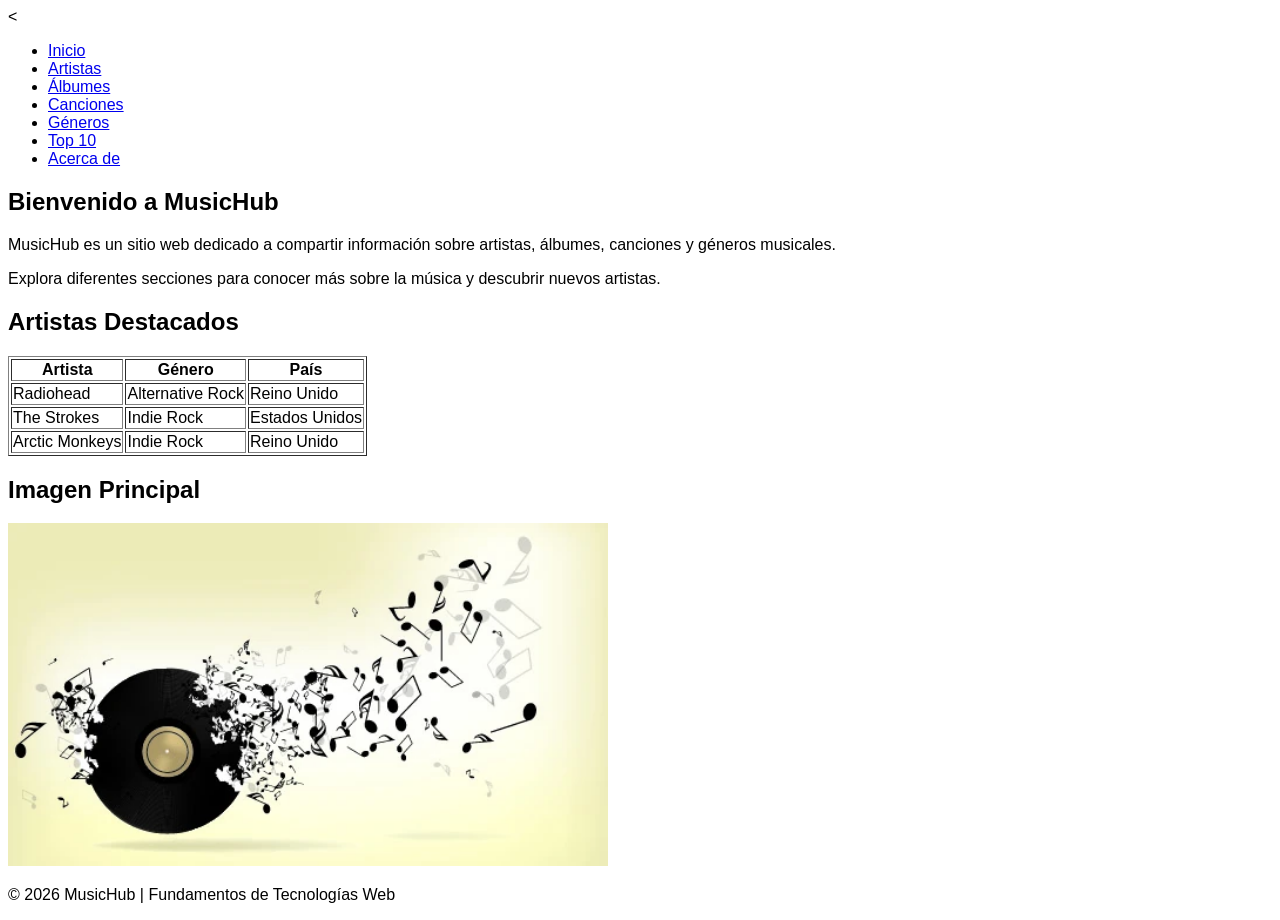
==== index.html @ d9c3cf6d "pagina 1 principal" ====
<!DOCTYPE html>
<html lang="es">
<head>
    <meta charset="UTF-8">
    <meta name="viewport" content="width=device-width, initial-scale=1.0">
    <title>MusicHub</title>

    <link rel="stylesheet" href="css/estilos.css">
</head>
<body>

    
    <<!--
<img src="img/musica.jpg"
     alt="Imagen relacionada con la música"
     width="600">
-->

    <nav>
        <ul>
            <li><a href="index.html">Inicio</a></li>
            <li><a href="paginas/artistas.html">Artistas</a></li>
            <li><a href="paginas/albumes.html">Álbumes</a></li>
            <li><a href="paginas/canciones.html">Canciones</a></li>
            <li><a href="paginas/generos.html">Géneros</a></li>
            <li><a href="paginas/top10.html">Top 10</a></li>
            <li><a href="paginas/acerca.html">Acerca de</a></li>
        </ul>
    </nav>

    <main>

        <section>
            <h2>Bienvenido a MusicHub</h2>

            <p>
                MusicHub es un sitio web dedicado a compartir información
                sobre artistas, álbumes, canciones y géneros musicales.
            </p>

            <p>
                Explora diferentes secciones para conocer más sobre la música
                y descubrir nuevos artistas.
            </p>
        </section>

        <section>
            <h2>Artistas Destacados</h2>

            <table border="1">
                <tr>
                    <th>Artista</th>
                    <th>Género</th>
                    <th>País</th>
                </tr>

                <tr>
                    <td>Radiohead</td>
                    <td>Alternative Rock</td>
                    <td>Reino Unido</td>
                </tr>

                <tr>
                    <td>The Strokes</td>
                    <td>Indie Rock</td>
                    <td>Estados Unidos</td>
                </tr>

                <tr>
                    <td>Arctic Monkeys</td>
                    <td>Indie Rock</td>
                    <td>Reino Unido</td>
                </tr>
            </table>
        </section>

        <section>
            <h2>Imagen Principal</h2>

            <img src="img/musica.jpg"
                 alt="Imagen relacionada con la música"
                 width="600">
        </section>

    </main>

    <footer>
        <p>
            © 2026 MusicHub | Fundamentos de Tecnologías Web
        </p>
    </footer>

</body>
</html>
---- css/estilos.css ----
body{
    font-family: Arial, sans-serif;
}
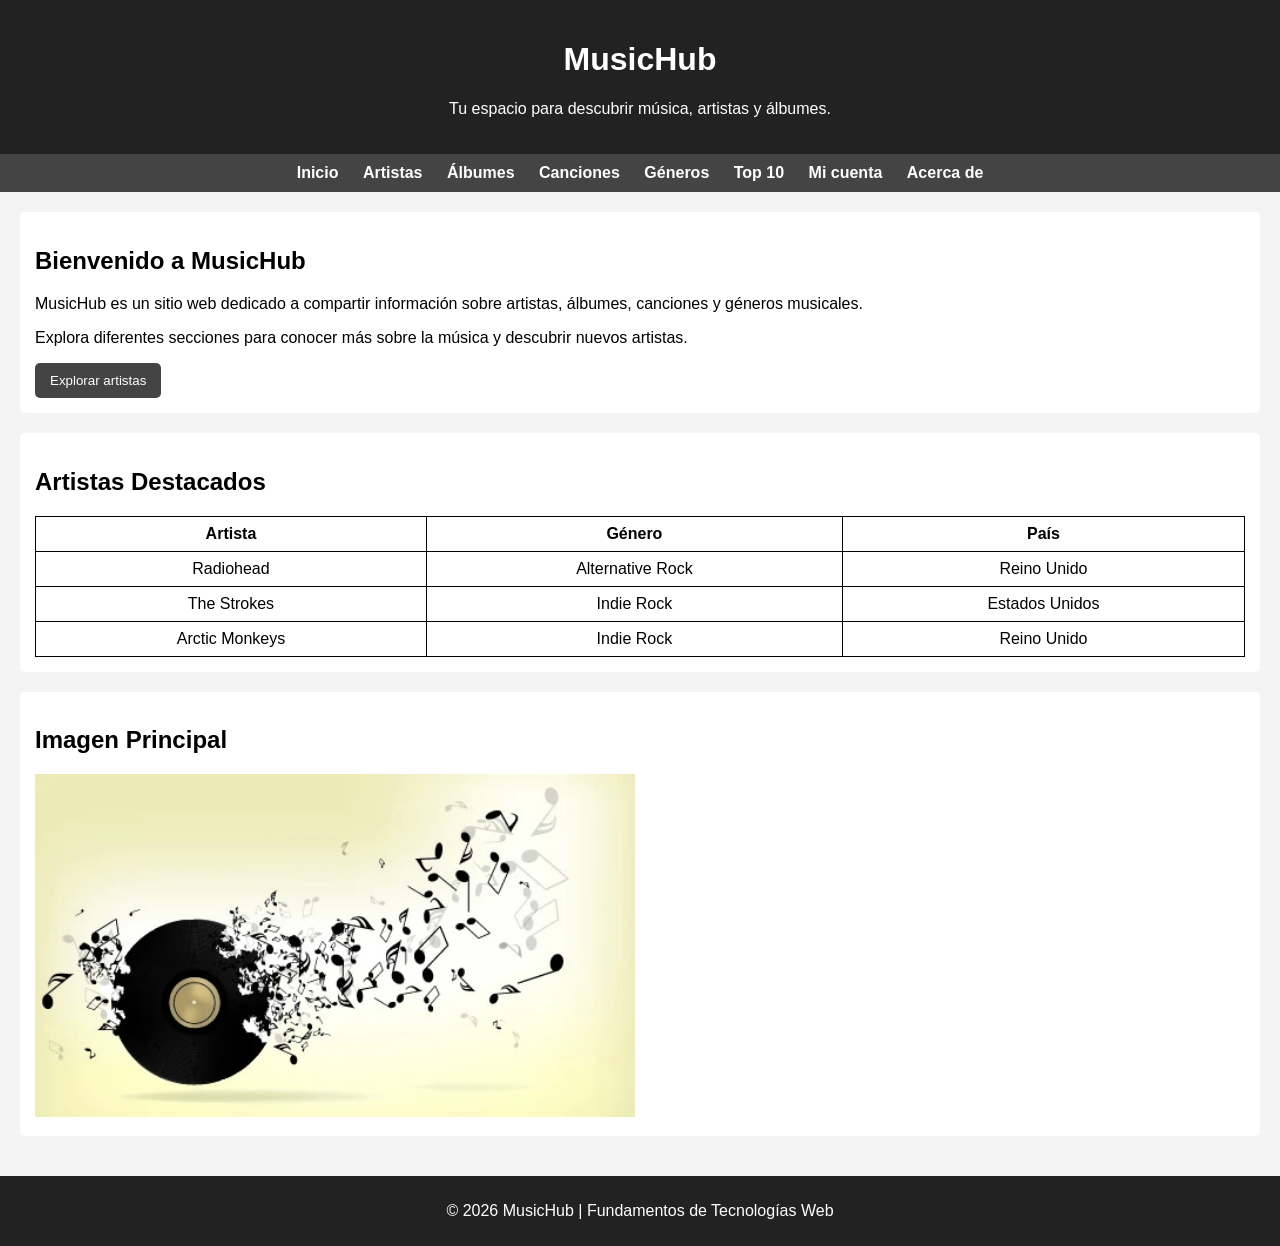
==== commit 066814c9: "xml inicial y artistas" ====
--- a/index.html
+++ b/index.html
@@ -10,39 +10,44 @@
 <body>
 
     
-    <<!--
-<img src="img/musica.jpg"
-     alt="Imagen relacionada con la música"
-     width="600">
--->
+    <header>
+        <h1>MusicHub</h1>
+        <p>Tu espacio para descubrir música, artistas y álbumes.</p>
+    </header>
 
     <nav>
-        <ul>
-            <li><a href="index.html">Inicio</a></li>
-            <li><a href="paginas/artistas.html">Artistas</a></li>
-            <li><a href="paginas/albumes.html">Álbumes</a></li>
-            <li><a href="paginas/canciones.html">Canciones</a></li>
-            <li><a href="paginas/generos.html">Géneros</a></li>
-            <li><a href="paginas/top10.html">Top 10</a></li>
-            <li><a href="paginas/acerca.html">Acerca de</a></li>
-        </ul>
-    </nav>
+    <ul>
+        <li><a href="index.html">Inicio</a></li>
+        <li><a href="paginas/artistas.html">Artistas</a></li>
+        <li><a href="paginas/albumes.html">Álbumes</a></li>
+        <li><a href="paginas/canciones.html">Canciones</a></li>
+        <li><a href="paginas/generos.html">Géneros</a></li>
+        <li><a href="paginas/top10.html">Top 10</a></li>
+        <li><a href="paginas/micuenta.html">Mi cuenta</a></li>
+        <li><a href="paginas/acerca.html">Acerca de</a></li>
+    </ul>
+</nav>
 
     <main>
 
         <section>
-            <h2>Bienvenido a MusicHub</h2>
+    <h2>Bienvenido a MusicHub</h2>
 
-            <p>
-                MusicHub es un sitio web dedicado a compartir información
-                sobre artistas, álbumes, canciones y géneros musicales.
-            </p>
+    <p>
+        MusicHub es un sitio web dedicado a compartir información
+        sobre artistas, álbumes, canciones y géneros musicales.
+    </p>
 
-            <p>
-                Explora diferentes secciones para conocer más sobre la música
-                y descubrir nuevos artistas.
-            </p>
-        </section>
+    <p>
+        Explora diferentes secciones para conocer más sobre la música
+        y descubrir nuevos artistas.
+    </p>
+
+    <a href="paginas/artistas.html">
+        <button>Explorar artistas</button>
+    </a>
+
+</section>
 
         <section>
             <h2>Artistas Destacados</h2>
--- a/css/estilos.css
+++ b/css/estilos.css
@@ -1,3 +1,82 @@
 body{
     font-family: Arial, sans-serif;
+    margin: 0;
+    padding: 0;
+    background-color: #f4f4f4;
+}
+
+header{
+    background-color: #222;
+    color: white;
+    text-align: center;
+    padding: 20px;
+}
+
+nav{
+    background-color: #444;
+    padding: 10px;
+}
+
+nav ul{
+    list-style: none;
+    margin: 0;
+    padding: 0;
+    text-align: center;
+}
+
+nav li{
+    display: inline;
+    margin: 0 10px;
+}
+
+nav a{
+    color: white;
+    text-decoration: none;
+    font-weight: bold;
+}
+
+main{
+    padding: 20px;
+}
+
+section{
+    background-color: white;
+    padding: 15px;
+    margin-bottom: 20px;
+    border-radius: 5px;
+}
+
+table{
+    width: 100%;
+    border-collapse: collapse;
+}
+
+th, td{
+    border: 1px solid black;
+    padding: 8px;
+    text-align: center;
+}
+
+img{
+    max-width: 100%;
+}
+
+footer{
+    background-color: #222;
+    color: white;
+    text-align: center;
+    padding: 10px;
+}
+
+button{
+    background-color: #444;
+    color: white;
+    border: none;
+    padding: 10px 15px;
+    cursor: pointer;
+    border-radius: 5px;
+}
+
+button:hover{
+    background-color: #222;
 }
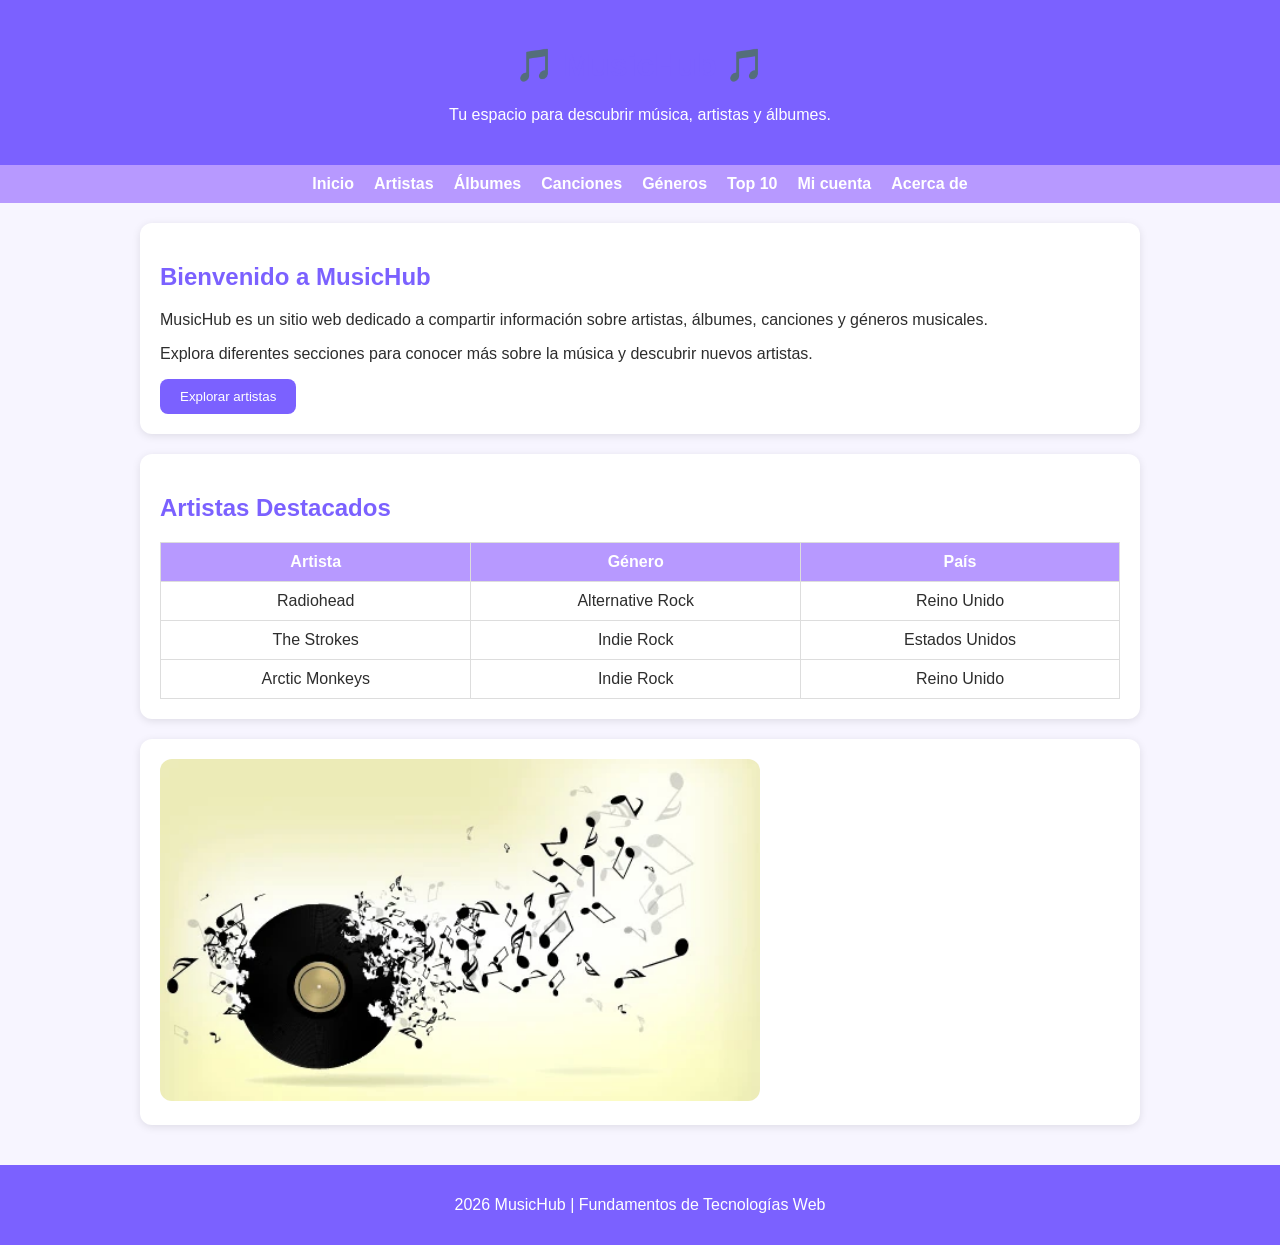
==== commit acd6b8ab: "rediseño" ====
--- a/index.html
+++ b/index.html
@@ -11,7 +11,7 @@
 
     
     <header>
-        <h1>MusicHub</h1>
+        <h1>🎵 MusicHub 🎵</h1>
         <p>Tu espacio para descubrir música, artistas y álbumes.</p>
     </header>
 
@@ -80,7 +80,7 @@
         </section>
 
         <section>
-            <h2>Imagen Principal</h2>
+
 
             <img src="img/musica.jpg"
                  alt="Imagen relacionada con la música"
@@ -91,7 +91,7 @@
 
     <footer>
         <p>
-            © 2026 MusicHub | Fundamentos de Tecnologías Web
+            2026 MusicHub | Fundamentos de Tecnologías Web
         </p>
     </footer>
 
--- a/css/estilos.css
+++ b/css/estilos.css
@@ -1,82 +1,162 @@
 body{
     font-family: Arial, sans-serif;
+    background-color: #F7F5FF;
+    color: #2D2D2D;
+    margin: 0;
+}
+
+/* HEADER */
+
+header{
+    background-color: #7B61FF;
+    color: white;
+    text-align: center;
+    padding: 25px;
+}
+
+/* MENU */
+
+nav{
+    background-color: #B799FF;
+}
+
+nav ul{
     margin: 0;
     padding: 0;
-    background-color: #f4f4f4;
+    list-style: none;
+    display: flex;
+    justify-content: center;
+    flex-wrap: wrap;
 }
 
-header{
-    background-color: #222;
+nav li{
+    margin: 10px;
+}
+
+nav a{
+    text-decoration: none;
     color: white;
-    text-align: center;
+    font-weight: bold;
+}
+
+nav a:hover{
+    color: #2D2D2D;
+}
+
+/* CONTENIDO */
+
+main{
+    width: 90%;
+    max-width: 1000px;
+    margin: auto;
     padding: 20px;
 }
 
-nav{
-    background-color: #444;
-    padding: 10px;
+/* SECCIONES */
+
+section,
+article,
+aside{
+    background-color: white;
+    padding: 20px;
+    margin-bottom: 20px;
+    border-radius: 12px;
+
+    box-shadow:
+    0px 2px 8px rgba(0,0,0,0.1);
 }
 
-nav ul{
-    list-style: none;
-    margin: 0;
-    padding: 0;
-    text-align: center;
+/* TITULOS */
+
+h1,h2,h3{
+    color: #7B61FF;
 }
 
-nav li{
-    display: inline;
-    margin: 0 10px;
-}
-
-nav a{
-    color: white;
-    text-decoration: none;
-    font-weight: bold;
-}
-
-main{
-    padding: 20px;
-}
-
-section{
-    background-color: white;
-    padding: 15px;
-    margin-bottom: 20px;
-    border-radius: 5px;
-}
+/* TABLAS */
 
 table{
     width: 100%;
     border-collapse: collapse;
+    background-color: white;
 }
 
-th, td{
-    border: 1px solid black;
-    padding: 8px;
+th{
+    background-color: #B799FF;
+    color: white;
+}
+
+th,
+td{
+    border: 1px solid #ddd;
+    padding: 10px;
     text-align: center;
 }
 
-img{
-    max-width: 100%;
+tr:hover{
+    background-color: #F0EBFF;
 }
 
-footer{
-    background-color: #222;
-    color: white;
-    text-align: center;
+/* INPUTS */
+
+input{
     padding: 10px;
+    border-radius: 8px;
+    border: 1px solid #ccc;
 }
 
+/* BOTONES */
+
 button{
-    background-color: #444;
+    background-color: #7B61FF;
     color: white;
     border: none;
-    padding: 10px 15px;
+    padding: 10px 20px;
+    border-radius: 8px;
     cursor: pointer;
-    border-radius: 5px;
 }
 
 button:hover{
-    background-color: #222;
+    background-color: #6248e8;
+}
+
+/* IMAGENES */
+
+img{
+    max-width: 100%;
+    border-radius: 12px;
+}
+
+/* FOOTER */
+
+footer{
+    background-color: #7B61FF;
+    color: white;
+    text-align: center;
+    padding: 15px;
+}
+
+/* RESPONSIVE */
+
+@media (max-width: 768px){
+
+    nav ul{
+        flex-direction: column;
+        align-items: center;
+    }
+
+    table{
+        font-size: 14px;
+    }
+
+    main{
+        width: 95%;
+    }
+
+}
+
+blockquote{
+    background-color: white;
+    padding: 15px;
+    border-left: 5px solid #7B61FF;
+    font-style: italic;
 }
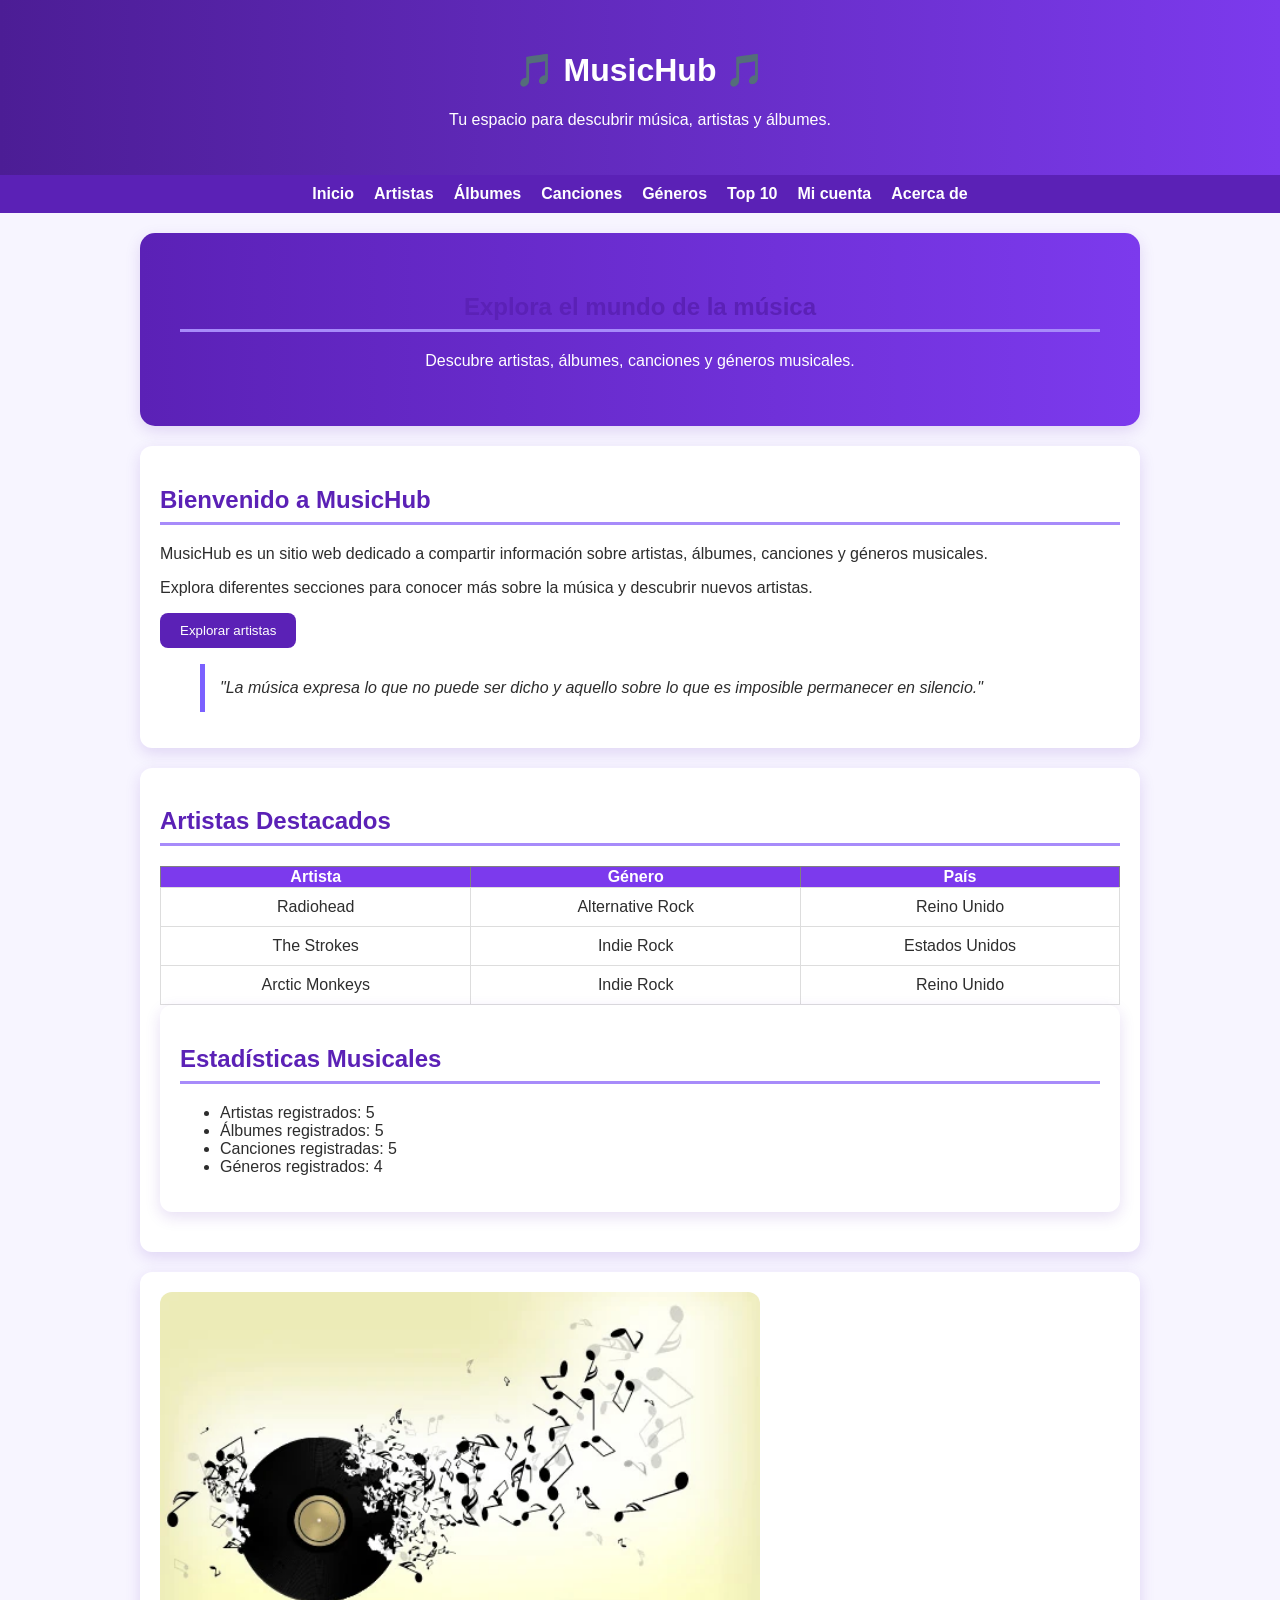
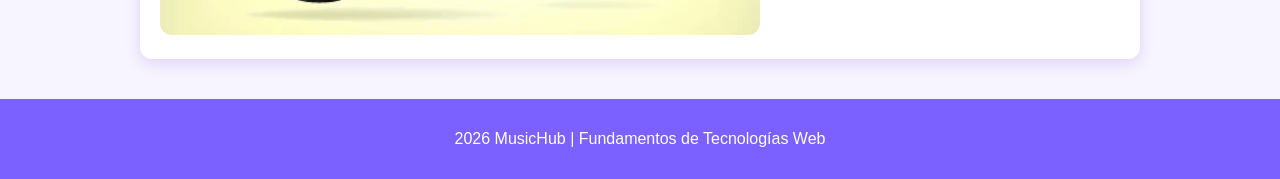
==== commit e8648c17: "cambios de color" ====
--- a/index.html
+++ b/index.html
@@ -30,8 +30,19 @@
 
     <main>
 
+        <section class="hero">
+
+        <h2>Explora el mundo de la música</h2>
+
+        <p>
+            Descubre artistas, álbumes,
+            canciones y géneros musicales.
+        </p>
+
+</section>
+
         <section>
-    <h2>Bienvenido a MusicHub</h2>
+        <h2>Bienvenido a MusicHub</h2>
 
     <p>
         MusicHub es un sitio web dedicado a compartir información
@@ -46,6 +57,10 @@
     <a href="paginas/artistas.html">
         <button>Explorar artistas</button>
     </a>
+
+    <blockquote>
+"La música expresa lo que no puede ser dicho y aquello sobre lo que es imposible permanecer en silencio."
+</blockquote>
 
 </section>
 
@@ -77,7 +92,23 @@
                     <td>Reino Unido</td>
                 </tr>
             </table>
+
+            <section>
+
+            <h2>Estadísticas Musicales</h2>
+
+            <ul>
+                <li>Artistas registrados: 5</li>
+                <li>Álbumes registrados: 5</li>
+                <li>Canciones registradas: 5</li>
+                <li>Géneros registrados: 4</li>
+            </ul>
+
         </section>
+
+        </section>
+
+        
 
         <section>
 
--- a/css/estilos.css
+++ b/css/estilos.css
@@ -8,16 +8,21 @@
 /* HEADER */
 
 header{
-    background-color: #7B61FF;
-    color: white;
-    text-align: center;
-    padding: 25px;
+    background: linear-gradient(
+        90deg,
+        #4C1D95,
+        #7C3AED
+    );
+
+    color:white;
+    text-align:center;
+    padding:30px;
 }
 
 /* MENU */
 
 nav{
-    background-color: #B799FF;
+    background-color:#5B21B6;
 }
 
 nav ul{
@@ -34,13 +39,14 @@
 }
 
 nav a{
-    text-decoration: none;
-    color: white;
-    font-weight: bold;
+    text-decoration:none;
+    color:white;
+    font-weight:bold;
+    transition:0.3s;
 }
 
 nav a:hover{
-    color: #2D2D2D;
+    color:#C4B5FD;
 }
 
 /* CONTENIDO */
@@ -63,13 +69,17 @@
     border-radius: 12px;
 
     box-shadow:
-    0px 2px 8px rgba(0,0,0,0.1);
+    0px 5px 15px rgba(91,33,182,0.15);
 }
 
 /* TITULOS */
 
-h1,h2,h3{
-    color: #7B61FF;
+h1{
+    color:white;
+}
+
+h2,h3{
+    color:#5B21B6;
 }
 
 /* TABLAS */
@@ -81,11 +91,11 @@
 }
 
 th{
-    background-color: #B799FF;
-    color: white;
-}
-
-th,
+    background-color:#7C3AED;
+    color:white;
+}
+
+
 td{
     border: 1px solid #ddd;
     padding: 10px;
@@ -93,7 +103,7 @@
 }
 
 tr:hover{
-    background-color: #F0EBFF;
+    background-color:#EDE9FE;
 }
 
 /* INPUTS */
@@ -107,12 +117,17 @@
 /* BOTONES */
 
 button{
-    background-color: #7B61FF;
-    color: white;
-    border: none;
-    padding: 10px 20px;
-    border-radius: 8px;
-    cursor: pointer;
+    background-color:#5B21B6;
+    color:white;
+    border:none;
+    padding:10px 20px;
+    border-radius:8px;
+    cursor:pointer;
+    transition:0.3s;
+}
+
+button:hover{
+    background-color:#7C3AED;
 }
 
 button:hover{
@@ -159,4 +174,58 @@
     padding: 15px;
     border-left: 5px solid #7B61FF;
     font-style: italic;
+}
+
+.login-container{
+    max-width: 400px;
+    margin: auto;
+    text-align: center;
+}
+
+.cards{
+    display:flex;
+    gap:20px;
+    flex-wrap:wrap;
+    justify-content:center;
+}
+
+.card{
+    width:250px;
+    background:white;
+    border-radius:12px;
+    padding:15px;
+    text-align:center;
+
+    box-shadow:
+    0px 5px 15px rgba(91,33,182,0.15);
+}
+
+.card img{
+    width:100%;
+}
+
+.card{
+    transition:0.3s;
+}
+
+.card:hover{
+    transform:translateY(-5px);
+}
+
+h2{
+    border-bottom:3px solid #A78BFA;
+    padding-bottom:8px;
+}
+
+.hero{
+    text-align:center;
+    background:linear-gradient(
+        90deg,
+        #5B21B6,
+        #7C3AED
+    );
+
+    color:white;
+    padding:40px;
+    border-radius:15px;
 }
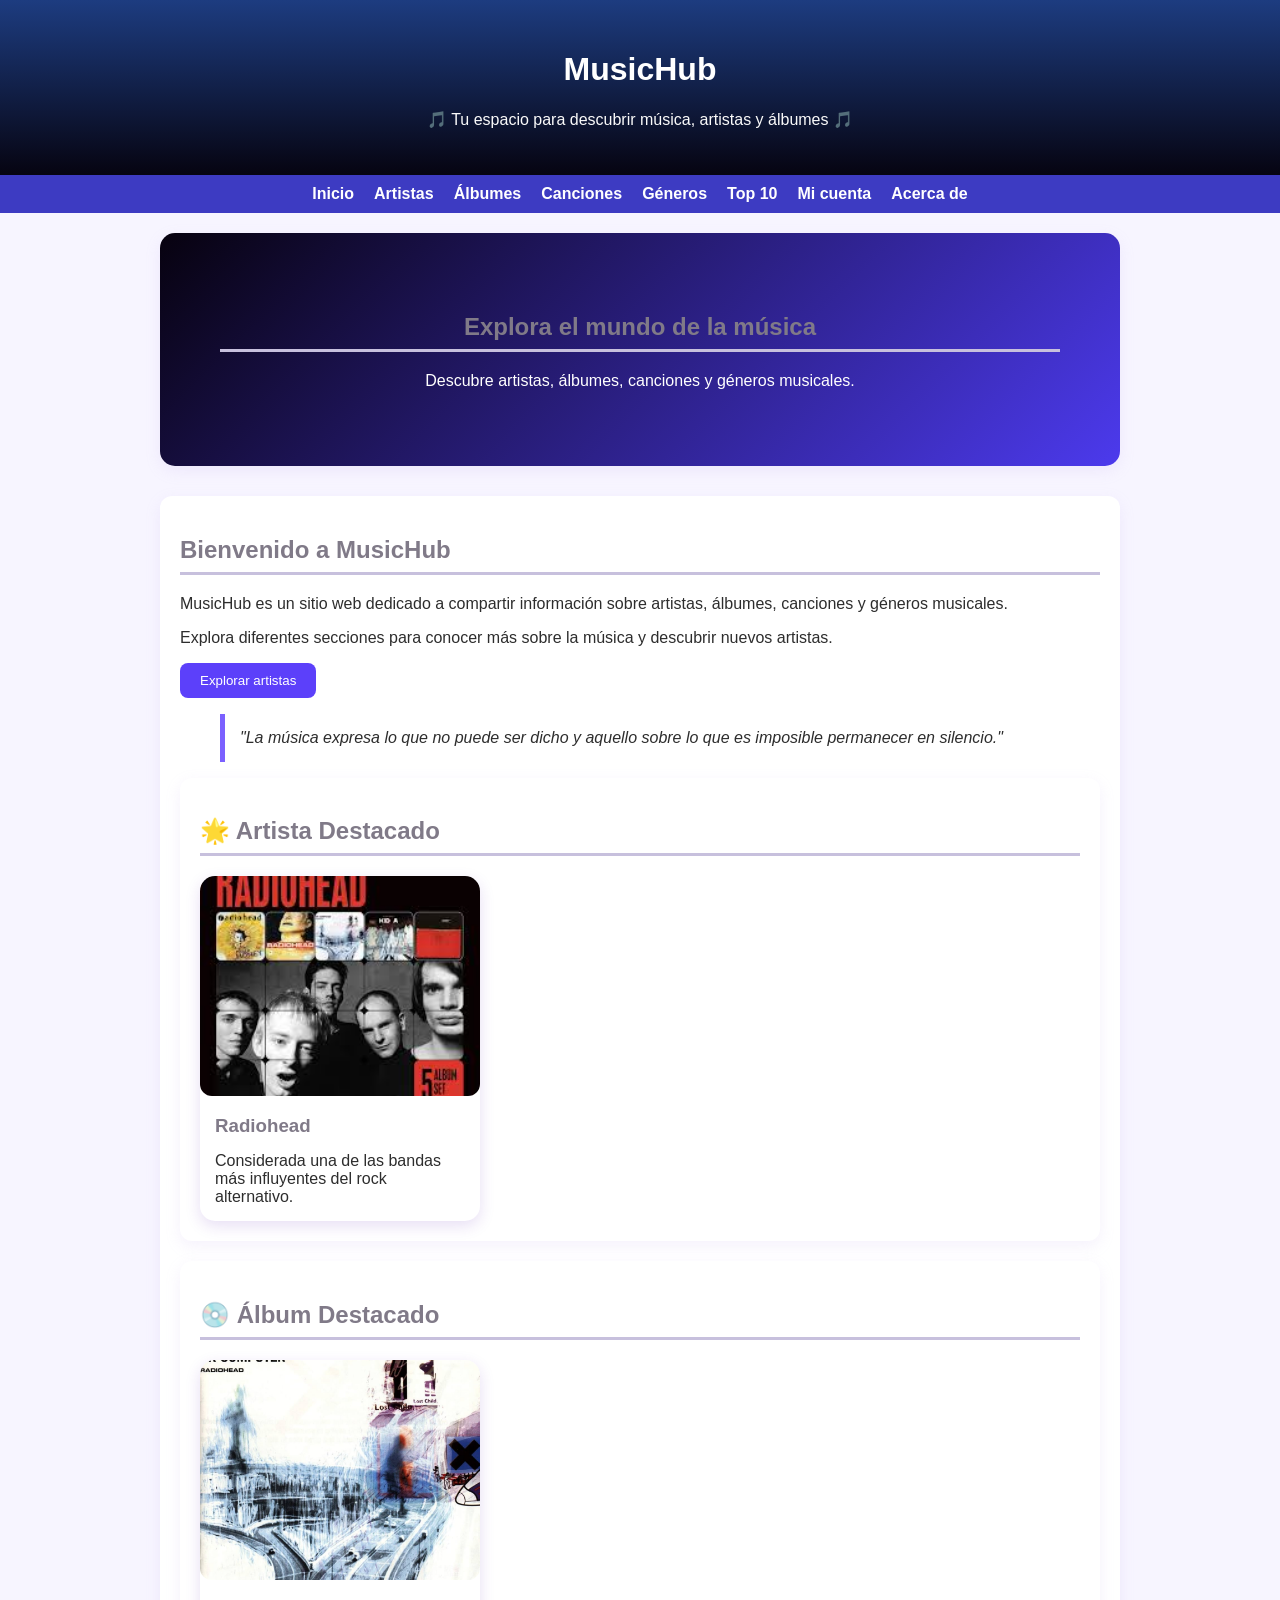
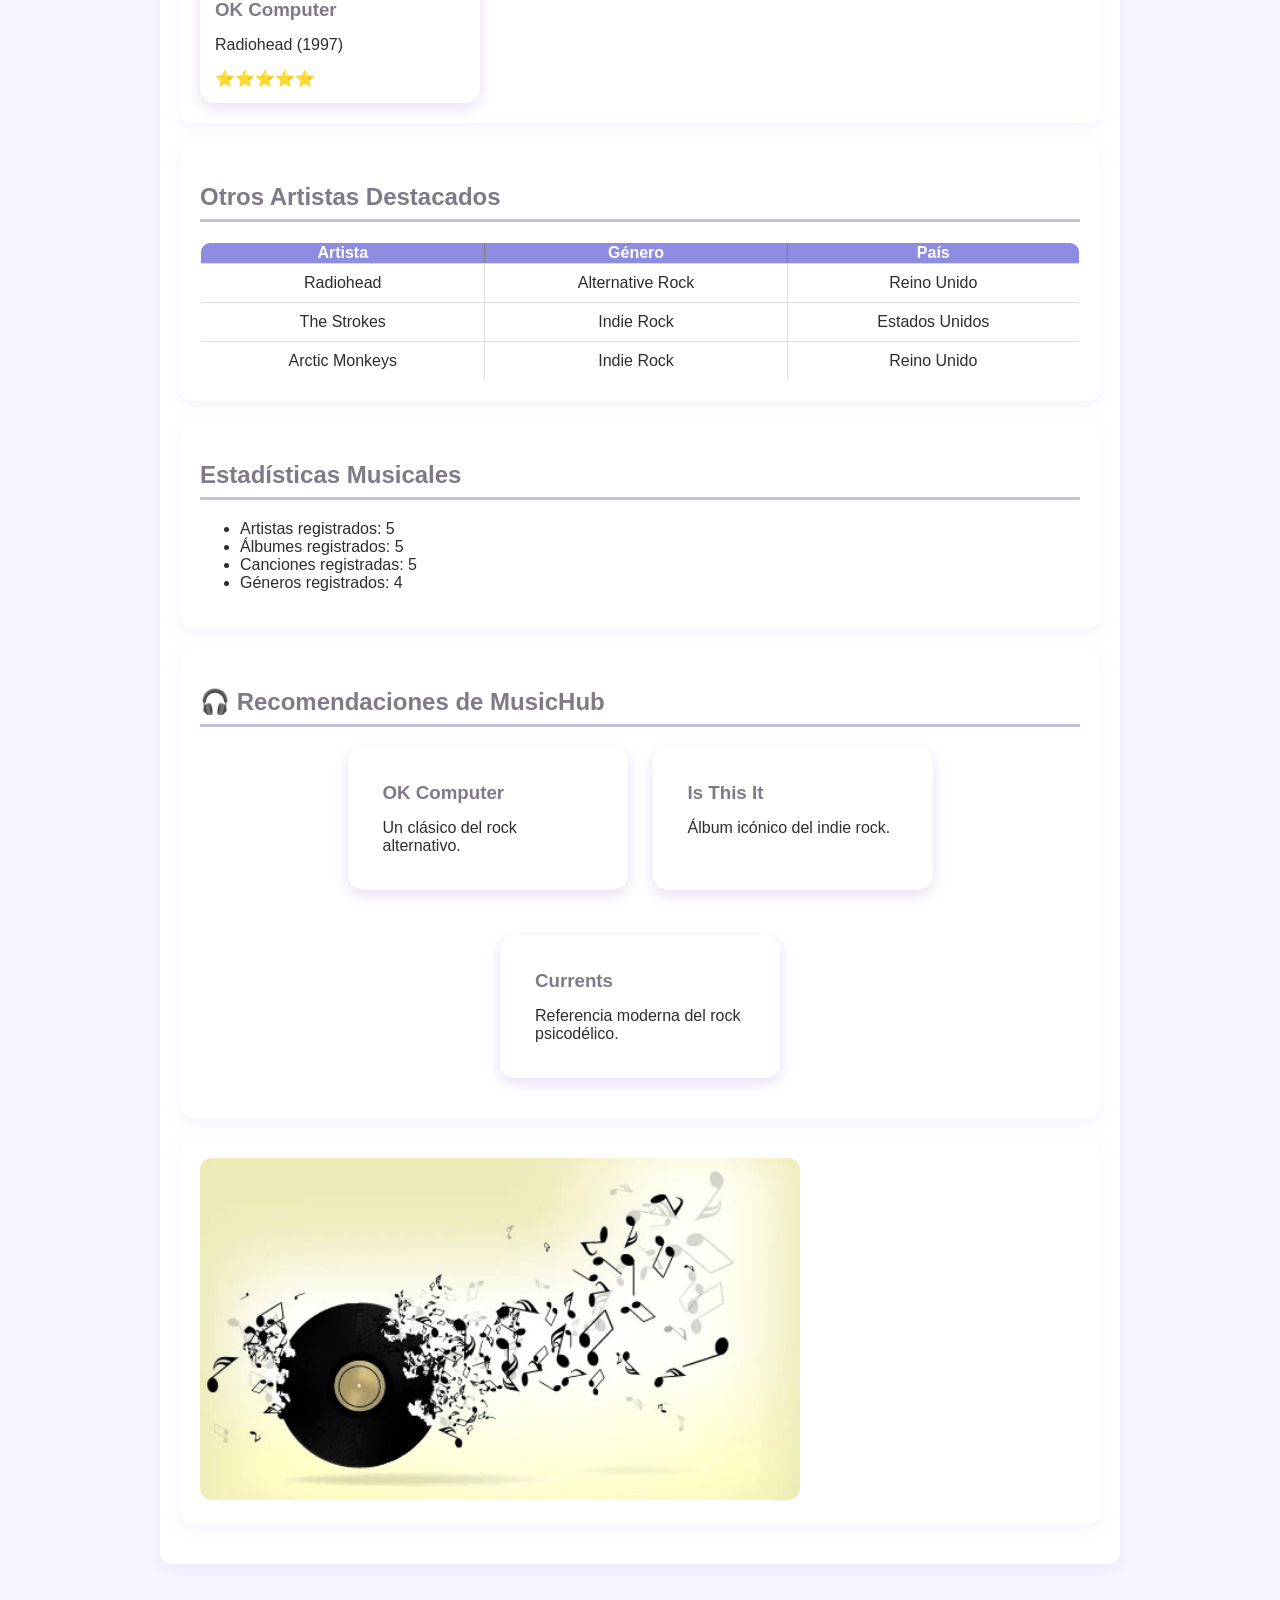
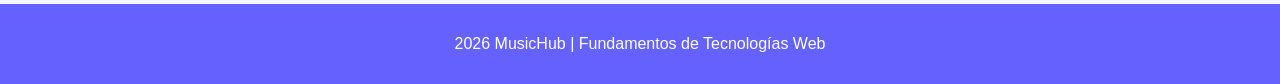
==== commit 071d6f41: "version final MusicHub" ====
--- a/index.html
+++ b/index.html
@@ -11,8 +11,9 @@
 
     
     <header>
-        <h1>🎵 MusicHub 🎵</h1>
-        <p>Tu espacio para descubrir música, artistas y álbumes.</p>
+        <h1>MusicHub</h1>
+
+        <p>🎵 Tu espacio para descubrir música, artistas y álbumes 🎵</p>
     </header>
 
     <nav>
@@ -62,10 +63,60 @@
 "La música expresa lo que no puede ser dicho y aquello sobre lo que es imposible permanecer en silencio."
 </blockquote>
 
+
+<section>
+
+    <h2>🌟 Artista Destacado</h2>
+
+    <div class="card">
+
+        <div id="artistaDestacado">
+
+
+        <img
+        src="img/radiohead.jpg"
+        alt="Radiohead">
+
+        <h3>Radiohead</h3>
+
+        <p>
+            Considerada una de las bandas más
+            influyentes del rock alternativo.
+        </p>
+
+
+    </div>
+
 </section>
 
-        <section>
-            <h2>Artistas Destacados</h2>
+
+
+        <section>
+
+        <h2>💿 Álbum Destacado</h2>
+
+        <div class="card">
+
+            <img
+            src="img/computer.jpg"
+            alt="OK Computer">
+
+            <h3>OK Computer</h3>
+
+            <p>
+                Radiohead (1997)
+            </p>
+
+            <p>
+                ⭐⭐⭐⭐⭐
+            </p>
+
+        </div>
+
+        </section>
+
+        <section>
+            <h2>Otros Artistas Destacados</h2>
 
             <table border="1">
                 <tr>
@@ -92,8 +143,10 @@
                     <td>Reino Unido</td>
                 </tr>
             </table>
-
-            <section>
+        </section>
+
+
+        <section>
 
             <h2>Estadísticas Musicales</h2>
 
@@ -105,10 +158,47 @@
             </ul>
 
         </section>
-
-        </section>
-
         
+
+        <section>
+
+            <h2>🎧 Recomendaciones de MusicHub</h2>
+
+            <div class="cards">
+
+            <article class="card">
+
+                <h3>OK Computer</h3>
+
+                <p>
+                    Un clásico del rock alternativo.
+                </p>
+
+            </article>
+
+            <article class="card">
+
+                <h3>Is This It</h3>
+
+                <p>
+                    Álbum icónico del indie rock.
+                </p>
+
+            </article>
+
+            <article class="card">
+
+                <h3>Currents</h3>
+
+                <p>
+                    Referencia moderna del rock psicodélico.
+                </p>
+
+            </article>
+
+        </div>
+
+        </section>
 
         <section>
 
--- a/css/estilos.css
+++ b/css/estilos.css
@@ -8,13 +8,14 @@
 /* HEADER */
 
 header{
-    background: linear-gradient(
-        90deg,
-        #4C1D95,
-        #7C3AED
-    );
-
-    color:white;
+    background:
+linear-gradient(
+180deg,
+#1d3c80,
+#060411
+);
+
+    color:rgb(250, 250, 250);
     text-align:center;
     padding:30px;
 }
@@ -22,7 +23,7 @@
 /* MENU */
 
 nav{
-    background-color:#5B21B6;
+    background-color:#3d3bc2;
 }
 
 nav ul{
@@ -69,7 +70,7 @@
     border-radius: 12px;
 
     box-shadow:
-    0px 5px 15px rgba(91,33,182,0.15);
+    0px 5px 15px rgba(188, 160, 233, 0.15);
 }
 
 /* TITULOS */
@@ -79,19 +80,21 @@
 }
 
 h2,h3{
-    color:#5B21B6;
+    color:#807a88;
 }
 
 /* TABLAS */
 
 table{
-    width: 100%;
-    border-collapse: collapse;
-    background-color: white;
+    width:100%;
+    border-collapse:collapse;
+    background:white;
+    border-radius:10px;
+    overflow:hidden;
 }
 
 th{
-    background-color:#7C3AED;
+    background-color:#8d8ce0;
     color:white;
 }
 
@@ -117,7 +120,7 @@
 /* BOTONES */
 
 button{
-    background-color:#5B21B6;
+    background-color:#5c40fa;
     color:white;
     border:none;
     padding:10px 20px;
@@ -127,11 +130,7 @@
 }
 
 button:hover{
-    background-color:#7C3AED;
-}
-
-button:hover{
-    background-color: #6248e8;
+    background-color:#4033eb;
 }
 
 /* IMAGENES */
@@ -144,7 +143,7 @@
 /* FOOTER */
 
 footer{
-    background-color: #7B61FF;
+    background-color: #6461ff;
     color: white;
     text-align: center;
     padding: 15px;
@@ -182,50 +181,129 @@
     text-align: center;
 }
 
+.card{
+    transition:0.3s;
+}
+
+.card:hover{
+    transform:translateY(-5px);
+}
+
+h2{
+    border-bottom:3px solid #c7c0dd;
+    padding-bottom:8px;
+}
+
+.hero{
+
+    text-align:center;
+
+    color:white;
+
+    padding:60px;
+
+    border-radius:15px;
+
+    background:
+    linear-gradient(
+        135deg,
+        #07020f,
+        #4c3aed
+    );
+
+    margin-bottom:30px;
+}
+
 .cards{
     display:flex;
-    gap:20px;
     flex-wrap:wrap;
     justify-content:center;
+    gap:25px;
 }
 
 .card{
-    width:250px;
+
+    width:280px;
+
     background:white;
-    border-radius:12px;
-    padding:15px;
-    text-align:center;
+
+    border-radius:15px;
+
+    overflow:hidden;
+
+    transition:0.3s;
 
     box-shadow:
     0px 5px 15px rgba(91,33,182,0.15);
 }
 
+.card:hover{
+
+    transform:translateY(-8px);
+
+    box-shadow:
+    0px 10px 25px rgba(91,33,182,0.25);
+}
+
 .card img{
+
     width:100%;
-}
-
-.card{
-    transition:0.3s;
-}
-
-.card:hover{
-    transform:translateY(-5px);
-}
-
-h2{
-    border-bottom:3px solid #A78BFA;
-    padding-bottom:8px;
-}
-
-.hero{
+    height:220px;
+
+    object-fit:cover;
+}
+
+.card h3{
+
+    margin:15px;
+}
+
+.card p{
+
+    margin:15px;
+}
+
+.buscador{
     text-align:center;
-    background:linear-gradient(
-        90deg,
-        #5B21B6,
-        #7C3AED
-    );
-
-    color:white;
-    padding:40px;
+    margin:30px 0;
+    padding:20px;
+    background-color:#EDE9FE;
+    border-radius:12px;
+}
+
+.buscador input{
+    width:300px;
+    max-width:90%;
+}
+
+.detalle-artista{
+    margin-top:20px;
+    padding:25px;
+    background:white;
     border-radius:15px;
+    box-shadow:
+    0px 5px 15px rgba(91,33,182,0.15);
+}
+
+#tablaArtistas tr:hover{
+    background-color: #4d6aa8;
+    cursor: pointer;
+}
+
+.foto-artista{
+    width: 250px;
+    border-radius: 15px;
+    margin-bottom: 15px;
+    box-shadow: 0px 0px 15px rgba(0,0,0,0.4);
+}
+
+
+
+/*animacion */
+
+*{
+    box-sizing:border-box;
+}
+html{
+    scroll-behavior:smooth;
 }
